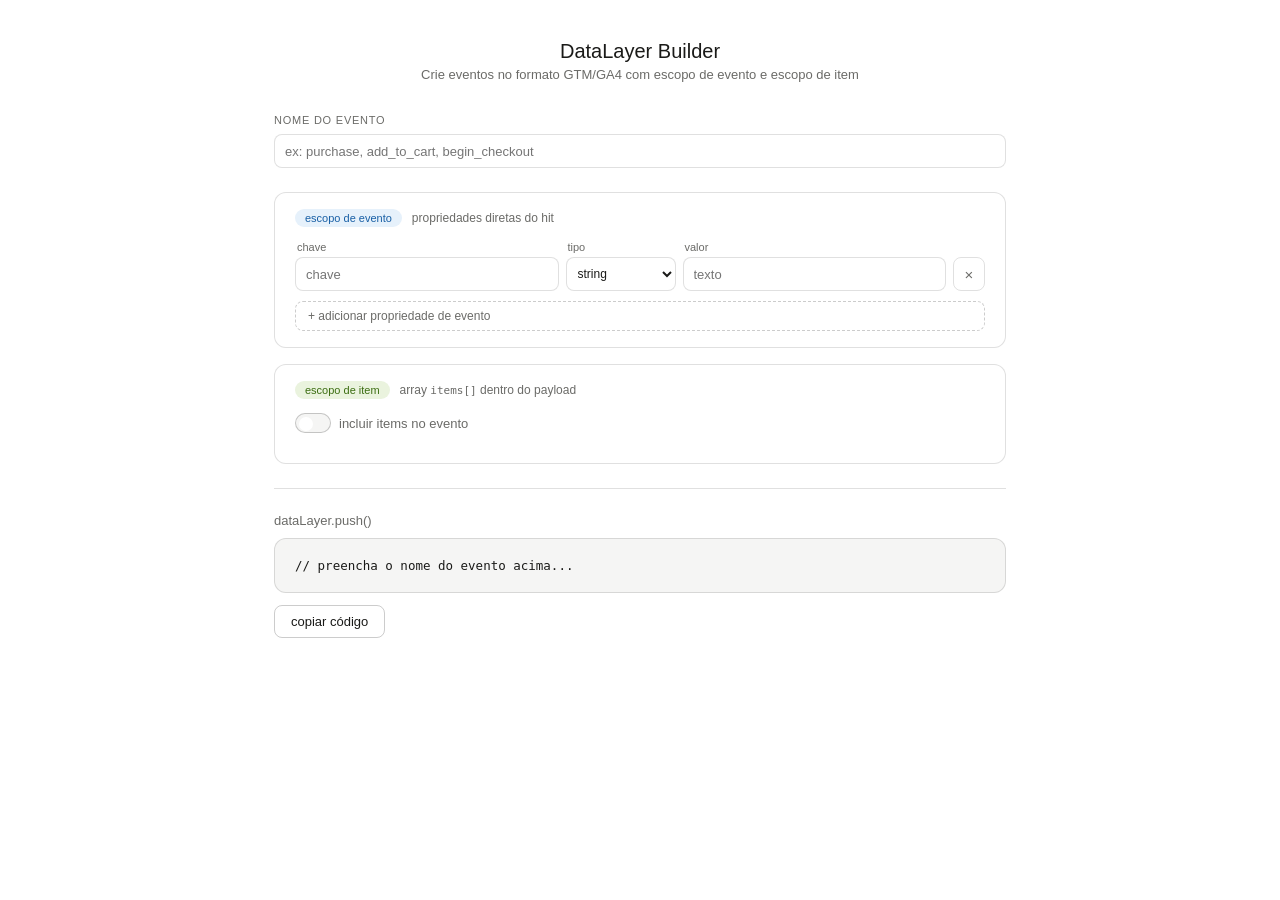
==== index.html @ c9134449 "arquivos iniciais do projeto" ====
<!DOCTYPE html>
<html lang="en">
<head>
    <meta charset="UTF-8">
    <meta name="viewport" content="width=device-width, initial-scale=1.0">
    <title>Gerador de DataLayer</title>
    <link rel="stylesheet" href="./style.css">
    <script src="./script.js" defer></script>
</head>
<body>
    <body>
  <div class="page">
 
    <header>
      <h1>DataLayer Builder</h1>
      <p>Crie eventos no formato GTM/GA4 com escopo de evento e escopo de item</p>
    </header>
 
    <div class="section">
      <div class="section-label">Nome do evento</div>
      <input class="finput" id="eventName" type="text" placeholder="ex: purchase, add_to_cart, begin_checkout" oninput="render()" />
    </div>
 
    <div class="scope-block">
      <div class="scope-header">
        <span class="scope-pill pill-event">escopo de evento</span>
        <span style="font-size:12px; color:var(--text-secondary);">propriedades diretas do hit</span>
      </div>
      <div class="col-labels">
        <span class="col-label">chave</span>
        <span class="col-label">tipo</span>
        <span class="col-label">valor</span>
        <span></span>
      </div>
      <div class="props-list" id="eventProps"></div>
      <button class="add-btn" >+ adicionar propriedade de evento</button>
    </div>
 
    <div class="scope-block">
      <div class="scope-header">
        <span class="scope-pill pill-item">escopo de item</span>
        <span style="font-size:12px; color:var(--text-secondary);">array <code style="font-size:11px;">items[]</code> dentro do payload</span>
      </div>
 
      <label class="has-items-toggle" onclick="toggleItems()">
        <div class="toggle-box" id="toggleBox"><div class="toggle-knob"></div></div>
        incluir items no evento
      </label>
 
      <div class="items-area" id="itemsArea">
        <div class="col-labels">
          <span class="col-label">chave</span>
          <span class="col-label">tipo</span>
          <span class="col-label">valor</span>
          <span></span>
        </div>
        <div id="itemsList"></div>
        <button class="add-item-btn" onclick="addItem()">+ adicionar item ao array</button>
      </div>
    </div>
 
    <div class="divider"></div>
 
    <div class="preview-label">dataLayer.push()</div>
    <div class="code-block" id="codeBlock">// preencha o nome do evento acima...</div>
 
    <div class="action-row">
      <button class="copy-btn" id="copyBtn" onclick="copyCode()">copiar código</button>
  
    </div>
 
  </div>
</body>
</html>
---- style.css ----
*, *::before, *::after { box-sizing: border-box; margin: 0; padding: 0; }
 
    :root {
      --bg: #ffffff;
      --bg-secondary: #f5f5f4;
      --bg-danger: #fff0f0;
      --bg-success: #f0faf4;
      --text: #1a1a18;
      --text-secondary: #6b6b68;
      --border: rgba(0,0,0,0.12);
      --border-secondary: rgba(0,0,0,0.2);
      --border-primary: rgba(0,0,0,0.35);
      --border-danger: rgba(220,50,50,0.35);
      --border-success: rgba(30,150,80,0.35);
      --text-danger: #a32d2d;
      --text-success: #1a6b3a;
      --pill-event-bg: #E6F1FB;
      --pill-event-text: #185FA5;
      --pill-item-bg: #EAF3DE;
      --pill-item-text: #3B6D11;
      --radius-md: 8px;
      --radius-lg: 12px;
      --font-sans: -apple-system, BlinkMacSystemFont, 'Segoe UI', sans-serif;
      --font-mono: 'SF Mono', 'Fira Code', 'Cascadia Code', monospace;
    }
 
    @media (prefers-color-scheme: dark) {
      :root {
        --bg: #1c1c1a;
        --bg-secondary: #262624;
        --bg-danger: #2a1515;
        --bg-success: #152a1e;
        --text: #e8e8e4;
        --text-secondary: #8a8a85;
        --border: rgba(255,255,255,0.1);
        --border-secondary: rgba(255,255,255,0.18);
        --border-primary: rgba(255,255,255,0.3);
        --border-danger: rgba(220,80,80,0.35);
        --border-success: rgba(60,180,100,0.35);
        --text-danger: #f09595;
        --text-success: #97c459;
        --pill-event-bg: #0C447C;
        --pill-event-text: #85B7EB;
        --pill-item-bg: #27500A;
        --pill-item-text: #97C459;
      }
    }
 
    body {
      font-family: var(--font-sans);
      background: var(--bg);
      color: var(--text);
      min-height: 100vh;
    }
 
    .page {
      max-width: 780px;
      margin: 0 auto;
      padding: 2.5rem 1.5rem 4rem;
    }
 
    header { margin-bottom: 2rem; }
    header h1 { font-size: 20px; font-weight: 500; margin-bottom: 4px; text-align: center; }
    header p { font-size: 13px; color: var(--text-secondary); text-align: center; }
 
    .section { margin-bottom: 1.5rem; }
 
    .section-label {
      font-size: 11px;
      font-weight: 500;
      color: var(--text-secondary);
      text-transform: uppercase;
      letter-spacing: 0.07em;
      margin-bottom: 8px;
    }
 
    .scope-block {
      border: 0.5px solid var(--border);
      border-radius: var(--radius-lg);
      padding: 1rem 1.25rem;
      margin-bottom: 1rem;
      background: var(--bg);
    }
 
    .scope-header {
      display: flex;
      align-items: center;
      gap: 10px;
      margin-bottom: 14px;
    }
 
    .scope-pill {
      font-size: 11px;
      font-weight: 500;
      padding: 3px 10px;
      border-radius: 100px;
    }
 
    .pill-event { background: var(--pill-event-bg); color: var(--pill-event-text); }
    .pill-item  { background: var(--pill-item-bg);  color: var(--pill-item-text);  }
 
    .col-labels {
      display: grid;
      grid-template-columns: 1fr 110px 1fr 32px;
      gap: 7px;
      margin-bottom: 4px;
    }
 
    .col-label { font-size: 11px; color: var(--text-secondary); padding-left: 2px; }
 
    .props-list { display: flex; flex-direction: column; gap: 7px; margin-bottom: 10px; }
 
    .prop-row {
      display: grid;
      grid-template-columns: 1fr 110px 1fr 32px;
      gap: 7px;
      align-items: center;
    }
 
    .finput {
      height: 34px;
      padding: 0 10px;
      font-size: 13px;
      border-radius: var(--radius-md);
      border: 0.5px solid var(--border);
      background: var(--bg);
      color: var(--text);
      width: 100%;
      font-family: var(--font-sans);
    }
 
    .finput:focus { outline: none; border-color: var(--border-primary); }
 
    .fselect {
      height: 34px;
      padding: 0 7px;
      font-size: 12px;
      border-radius: var(--radius-md);
      border: 0.5px solid var(--border);
      background: var(--bg);
      color: var(--text);
      cursor: pointer;
      width: 100%;
      font-family: var(--font-sans);
    }
 
    .fselect:focus { outline: none; border-color: var(--border-primary); }
 
    .rm-btn {
      width: 32px;
      height: 34px;
      border-radius: var(--radius-md);
      border: 0.5px solid var(--border);
      background: transparent;
      color: var(--text-secondary);
      cursor: pointer;
      font-size: 15px;
      display: flex;
      align-items: center;
      justify-content: center;
    }
 
    .rm-btn:hover {
      background: var(--bg-danger);
      color: var(--text-danger);
      border-color: var(--border-danger);
    }
 
    .add-btn {
      background: transparent;
      border: 0.5px dashed var(--border-secondary);
      color: var(--text-secondary);
      font-size: 12px;
      padding: 7px 12px;
      border-radius: var(--radius-md);
      cursor: pointer;
      width: 100%;
      text-align: left;
      font-family: var(--font-sans);
    }
 
    .add-btn:hover { background: var(--bg-secondary); color: var(--text); }
 
    .has-items-toggle {
      display: flex;
      align-items: center;
      gap: 8px;
      font-size: 13px;
      color: var(--text-secondary);
      cursor: pointer;
      user-select: none;
      margin-bottom: 14px;
    }
 
    .toggle-box {
      width: 36px;
      height: 20px;
      border-radius: 100px;
      border: 0.5px solid var(--border-secondary);
      background: var(--bg-secondary);
      position: relative;
      transition: background 0.2s;
      flex-shrink: 0;
    }
 
    .toggle-box.on { background: var(--text); border-color: var(--text); }
 
    .toggle-knob {
      width: 14px;
      height: 14px;
      border-radius: 50%;
      background: var(--bg);
      position: absolute;
      top: 2.5px;
      left: 3px;
      transition: left 0.2s;
    }
 
    .toggle-box.on .toggle-knob { left: 18px; }
 
    .items-area { display: none; }
 
    .item-card {
      border: 0.5px solid var(--border);
      border-radius: var(--radius-md);
      padding: 10px 12px;
      margin-bottom: 8px;
      background: var(--bg-secondary);
    }
 
    .item-card-header {
      display: flex;
      align-items: center;
      justify-content: space-between;
      margin-bottom: 10px;
    }
 
    .item-label { font-size: 12px; font-weight: 500; color: var(--text-secondary); }
 
    .rm-item-btn {
      font-size: 12px;
      color: var(--text-danger);
      background: transparent;
      border: none;
      cursor: pointer;
      padding: 2px 6px;
      border-radius: var(--radius-md);
      font-family: var(--font-sans);
    }
 
    .rm-item-btn:hover { background: var(--bg-danger); }
 
    .add-item-btn {
      background: transparent;
      border: 0.5px dashed var(--border-success);
      color: var(--text-success);
      font-size: 12px;
      padding: 7px 12px;
      border-radius: var(--radius-md);
      cursor: pointer;
      width: 100%;
      text-align: left;
      margin-top: 4px;
      font-family: var(--font-sans);
    }
 
    .add-item-btn:hover { background: var(--bg-success); }
 
    .divider { height: 0.5px; background: var(--border); margin: 1.5rem 0; }
 
    .preview-label { font-size: 13px; font-weight: 500; color: var(--text-secondary); margin-bottom: 10px; }
 
    .code-block {
      background: var(--bg-secondary);
      border-radius: var(--radius-lg);
      border: 0.5px solid var(--border);
      padding: 1rem 1.25rem;
      font-family: var(--font-mono);
      font-size: 12.5px;
      line-height: 1.7;
      color: var(--text);
      white-space: pre;
      overflow-x: auto;
    }
 
    .action-row {
      display: flex;
      gap: 8px;
      margin-top: 12px;
      align-items: center;
      flex-wrap: wrap;
    }
 
    .copy-btn {
      padding: 8px 16px;
      border-radius: var(--radius-md);
      border: 0.5px solid var(--border-secondary);
      background: transparent;
      cursor: pointer;
      font-size: 13px;
      font-weight: 500;
      color: var(--text);
      font-family: var(--font-sans);
    }
 
    .copy-btn:hover { background: var(--bg-secondary); }
    .copy-btn.ok { border-color: var(--border-success); color: var(--text-success); }
 
    .push-btn {
      padding: 8px 16px;
      border-radius: var(--radius-md);
      border: 0.5px solid var(--border-primary);
      background: var(--text);
      color: var(--bg);
      font-size: 13px;
      font-weight: 500;
      cursor: pointer;
      font-family: var(--font-sans);
    }
 
    .push-btn:hover { opacity: 0.8; }
 
    .pushed-badge {
      display: none;
      font-size: 11px;
      padding: 3px 10px;
      border-radius: 100px;
      background: var(--bg-success);
      color: var(--text-success);
    }
 
    @media (max-width: 560px) {
      .prop-row, .col-labels {
        grid-template-columns: 1fr 90px 1fr 32px;
      }
      .page { padding: 1.5rem 1rem 3rem; }
    }
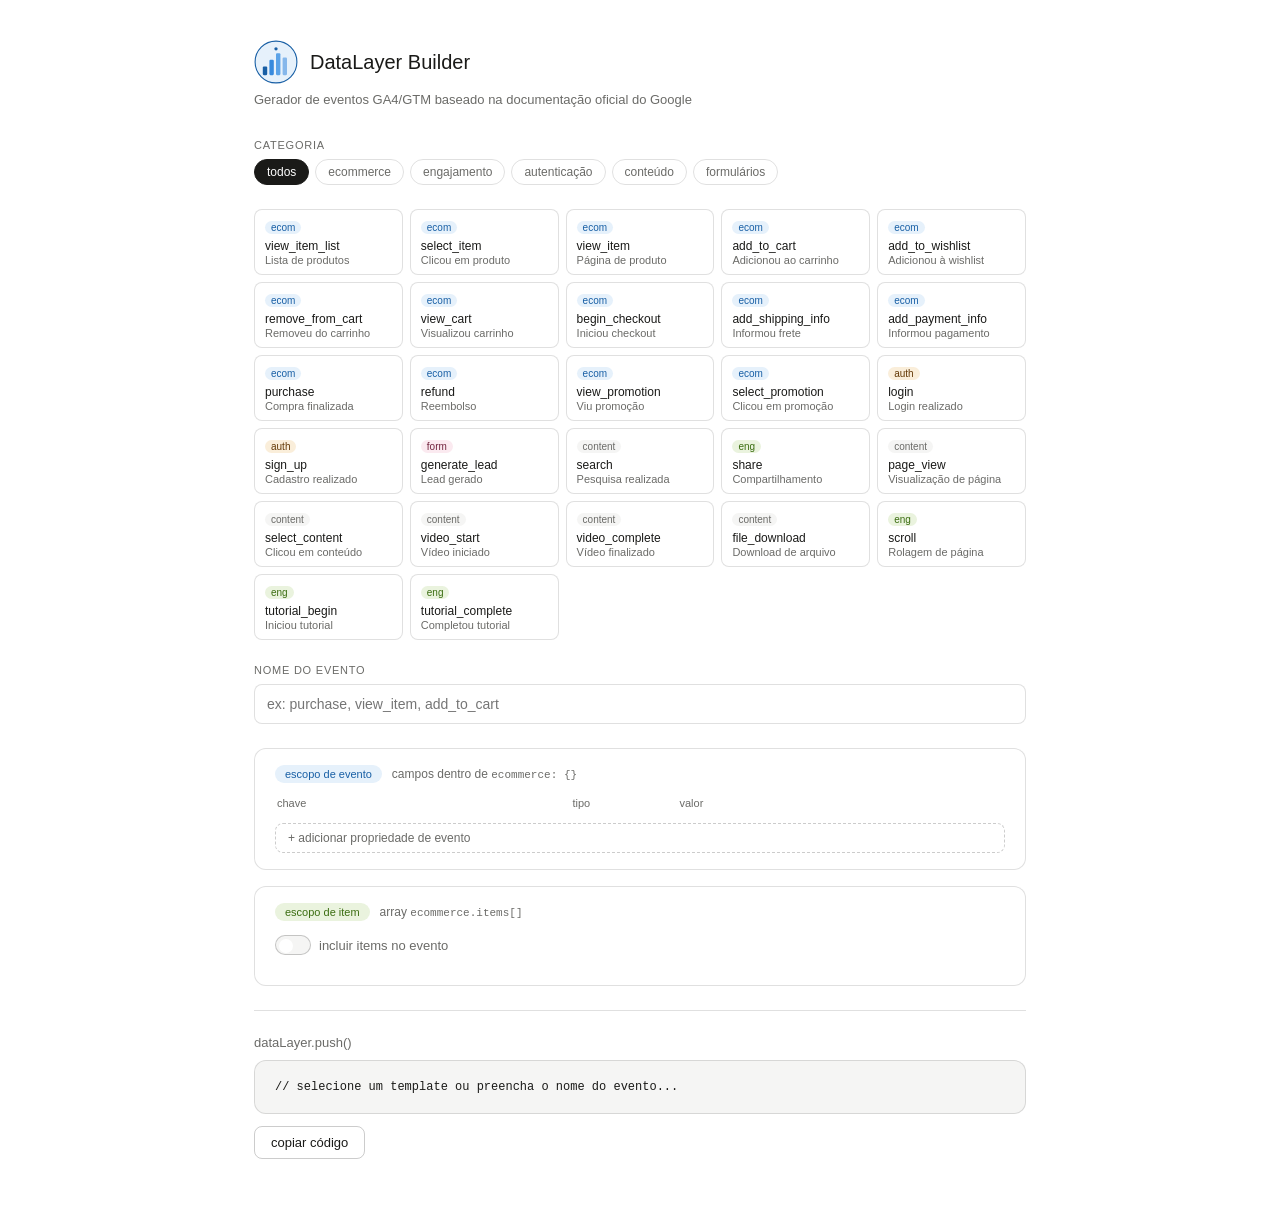
==== commit 7f4b0091: "adicionando opção de escolha de template" ====
--- a/index.html
+++ b/index.html
@@ -1,30 +1,54 @@
 <!DOCTYPE html>
-<html lang="en">
+<html lang="pt-BR">
 <head>
-    <meta charset="UTF-8">
-    <meta name="viewport" content="width=device-width, initial-scale=1.0">
-    <title>Gerador de DataLayer</title>
-    <link rel="stylesheet" href="./style.css">
-    <script src="./script.js" defer></script>
+  <meta charset="UTF-8" />
+  <meta name="viewport" content="width=device-width, initial-scale=1.0" />
+  <title>DataLayer Builder — GA4 GTM Official</title>
+  <link rel="stylesheet" href="./style.css" />
 </head>
 <body>
-    <body>
   <div class="page">
- 
+
     <header>
-      <h1>DataLayer Builder</h1>
-      <p>Crie eventos no formato GTM/GA4 com escopo de evento e escopo de item</p>
+      <div style="display: flex; align-items: center; gap: 12px; margin-bottom: 8px;">
+        <img src="logo.svg" alt="DataLayer Builder Logo" style="width: 44px; height: 44px;" />
+        <h1>DataLayer Builder</h1>
+      </div>
+      <p>Gerador de eventos GA4/GTM baseado na documentação oficial do Google</p>
     </header>
- 
+
     <div class="section">
+      <div class="section-label">Categoria</div>
+      <div class="categories" id="categories"></div>
+    </div>
+
+    <div class="templates-grid" id="templatesGrid"></div>
+
+    <div class="event-input-wrap">
       <div class="section-label">Nome do evento</div>
-      <input class="finput" id="eventName" type="text" placeholder="ex: purchase, add_to_cart, begin_checkout" oninput="render()" />
+      <input class="event-input" id="eventName" type="text" placeholder="ex: purchase, view_item, add_to_cart" oninput="onEventNameInput()" />
     </div>
- 
+
+    <div class="scope-block hidden" id="scopePromo">
+      <div class="scope-header">
+        <span class="scope-pill pill-promo">escopo de promoção</span>
+        <span style="font-size:12px;color:var(--text-secondary)">campos diretos em <code style="font-size:11px">ecommerce: {}</code></span>
+      </div>
+      <div class="hint-box">Para view_promotion e select_promotion, estes campos ficam no nível raiz do objeto ecommerce, fora do items[]</div>
+      <div class="col-labels">
+        <span class="col-label">chave</span>
+        <span class="col-label">tipo</span>
+        <span class="col-label">valor</span>
+        <span></span>
+      </div>
+      <div class="props-list" id="promoProps"></div>
+      <button class="btn-add" onclick="addPromoProperty()">+ adicionar campo de promoção</button>
+    </div>
+
     <div class="scope-block">
       <div class="scope-header">
         <span class="scope-pill pill-event">escopo de evento</span>
-        <span style="font-size:12px; color:var(--text-secondary);">propriedades diretas do hit</span>
+        <span style="font-size:12px;color:var(--text-secondary)">campos dentro de <code style="font-size:11px">ecommerce: {}</code></span>
       </div>
       <div class="col-labels">
         <span class="col-label">chave</span>
@@ -33,21 +57,21 @@
         <span></span>
       </div>
       <div class="props-list" id="eventProps"></div>
-      <button class="add-btn" >+ adicionar propriedade de evento</button>
+      <button class="btn-add" onclick="addEventProperty()">+ adicionar propriedade de evento</button>
     </div>
- 
+
     <div class="scope-block">
       <div class="scope-header">
         <span class="scope-pill pill-item">escopo de item</span>
-        <span style="font-size:12px; color:var(--text-secondary);">array <code style="font-size:11px;">items[]</code> dentro do payload</span>
+        <span style="font-size:12px;color:var(--text-secondary)">array <code style="font-size:11px">ecommerce.items[]</code></span>
       </div>
- 
-      <label class="has-items-toggle" onclick="toggleItems()">
+
+      <label class="toggle-row" onclick="toggleItems()">
         <div class="toggle-box" id="toggleBox"><div class="toggle-knob"></div></div>
         incluir items no evento
       </label>
- 
-      <div class="items-area" id="itemsArea">
+
+      <div class="hidden" id="itemsArea">
         <div class="col-labels">
           <span class="col-label">chave</span>
           <span class="col-label">tipo</span>
@@ -55,20 +79,26 @@
           <span></span>
         </div>
         <div id="itemsList"></div>
-        <button class="add-item-btn" onclick="addItem()">+ adicionar item ao array</button>
+        <button class="btn-add-item" onclick="addItem()">+ adicionar item ao array</button>
       </div>
     </div>
- 
+
     <div class="divider"></div>
- 
-    <div class="preview-label">dataLayer.push()</div>
-    <div class="code-block" id="codeBlock">// preencha o nome do evento acima...</div>
- 
+
+    <div id="validationWarnings" class="hidden"></div>
+
+    <div class="code-label">dataLayer.push()</div>
+    <div class="code-block" id="codeBlock">// selecione um template ou preencha o nome do evento...</div>
+
     <div class="action-row">
-      <button class="copy-btn" id="copyBtn" onclick="copyCode()">copiar código</button>
+      <button class="btn-copy" id="copyBtn" onclick="copyCode()">copiar código</button>
+    </div>
+
+    
+    
+
   
-    </div>
- 
-  </div>
+
+  <script src="app.js"></script>
 </body>
 </html>
--- a/style.css
+++ b/style.css
@@ -1,337 +1,776 @@
-*, *::before, *::after { box-sizing: border-box; margin: 0; padding: 0; }
- 
-    :root {
-      --bg: #ffffff;
-      --bg-secondary: #f5f5f4;
-      --bg-danger: #fff0f0;
-      --bg-success: #f0faf4;
-      --text: #1a1a18;
-      --text-secondary: #6b6b68;
-      --border: rgba(0,0,0,0.12);
-      --border-secondary: rgba(0,0,0,0.2);
-      --border-primary: rgba(0,0,0,0.35);
-      --border-danger: rgba(220,50,50,0.35);
-      --border-success: rgba(30,150,80,0.35);
-      --text-danger: #a32d2d;
-      --text-success: #1a6b3a;
-      --pill-event-bg: #E6F1FB;
-      --pill-event-text: #185FA5;
-      --pill-item-bg: #EAF3DE;
-      --pill-item-text: #3B6D11;
-      --radius-md: 8px;
-      --radius-lg: 12px;
-      --font-sans: -apple-system, BlinkMacSystemFont, 'Segoe UI', sans-serif;
-      --font-mono: 'SF Mono', 'Fira Code', 'Cascadia Code', monospace;
-    }
- 
-    @media (prefers-color-scheme: dark) {
-      :root {
-        --bg: #1c1c1a;
-        --bg-secondary: #262624;
-        --bg-danger: #2a1515;
-        --bg-success: #152a1e;
-        --text: #e8e8e4;
-        --text-secondary: #8a8a85;
-        --border: rgba(255,255,255,0.1);
-        --border-secondary: rgba(255,255,255,0.18);
-        --border-primary: rgba(255,255,255,0.3);
-        --border-danger: rgba(220,80,80,0.35);
-        --border-success: rgba(60,180,100,0.35);
-        --text-danger: #f09595;
-        --text-success: #97c459;
-        --pill-event-bg: #0C447C;
-        --pill-event-text: #85B7EB;
-        --pill-item-bg: #27500A;
-        --pill-item-text: #97C459;
-      }
-    }
- 
-    body {
-      font-family: var(--font-sans);
-      background: var(--bg);
-      color: var(--text);
-      min-height: 100vh;
-    }
- 
-    .page {
-      max-width: 780px;
-      margin: 0 auto;
-      padding: 2.5rem 1.5rem 4rem;
-    }
- 
-    header { margin-bottom: 2rem; }
-    header h1 { font-size: 20px; font-weight: 500; margin-bottom: 4px; text-align: center; }
-    header p { font-size: 13px; color: var(--text-secondary); text-align: center; }
- 
-    .section { margin-bottom: 1.5rem; }
- 
-    .section-label {
-      font-size: 11px;
-      font-weight: 500;
-      color: var(--text-secondary);
-      text-transform: uppercase;
-      letter-spacing: 0.07em;
-      margin-bottom: 8px;
-    }
- 
-    .scope-block {
-      border: 0.5px solid var(--border);
-      border-radius: var(--radius-lg);
-      padding: 1rem 1.25rem;
-      margin-bottom: 1rem;
-      background: var(--bg);
-    }
- 
-    .scope-header {
-      display: flex;
-      align-items: center;
-      gap: 10px;
-      margin-bottom: 14px;
-    }
- 
-    .scope-pill {
-      font-size: 11px;
-      font-weight: 500;
-      padding: 3px 10px;
-      border-radius: 100px;
-    }
- 
-    .pill-event { background: var(--pill-event-bg); color: var(--pill-event-text); }
-    .pill-item  { background: var(--pill-item-bg);  color: var(--pill-item-text);  }
- 
-    .col-labels {
-      display: grid;
-      grid-template-columns: 1fr 110px 1fr 32px;
-      gap: 7px;
-      margin-bottom: 4px;
-    }
- 
-    .col-label { font-size: 11px; color: var(--text-secondary); padding-left: 2px; }
- 
-    .props-list { display: flex; flex-direction: column; gap: 7px; margin-bottom: 10px; }
- 
-    .prop-row {
-      display: grid;
-      grid-template-columns: 1fr 110px 1fr 32px;
-      gap: 7px;
-      align-items: center;
-    }
- 
-    .finput {
-      height: 34px;
-      padding: 0 10px;
-      font-size: 13px;
-      border-radius: var(--radius-md);
-      border: 0.5px solid var(--border);
-      background: var(--bg);
-      color: var(--text);
-      width: 100%;
-      font-family: var(--font-sans);
-    }
- 
-    .finput:focus { outline: none; border-color: var(--border-primary); }
- 
-    .fselect {
-      height: 34px;
-      padding: 0 7px;
-      font-size: 12px;
-      border-radius: var(--radius-md);
-      border: 0.5px solid var(--border);
-      background: var(--bg);
-      color: var(--text);
-      cursor: pointer;
-      width: 100%;
-      font-family: var(--font-sans);
-    }
- 
-    .fselect:focus { outline: none; border-color: var(--border-primary); }
- 
-    .rm-btn {
-      width: 32px;
-      height: 34px;
-      border-radius: var(--radius-md);
-      border: 0.5px solid var(--border);
-      background: transparent;
-      color: var(--text-secondary);
-      cursor: pointer;
-      font-size: 15px;
-      display: flex;
-      align-items: center;
-      justify-content: center;
-    }
- 
-    .rm-btn:hover {
-      background: var(--bg-danger);
-      color: var(--text-danger);
-      border-color: var(--border-danger);
-    }
- 
-    .add-btn {
-      background: transparent;
-      border: 0.5px dashed var(--border-secondary);
-      color: var(--text-secondary);
-      font-size: 12px;
-      padding: 7px 12px;
-      border-radius: var(--radius-md);
-      cursor: pointer;
-      width: 100%;
-      text-align: left;
-      font-family: var(--font-sans);
-    }
- 
-    .add-btn:hover { background: var(--bg-secondary); color: var(--text); }
- 
-    .has-items-toggle {
-      display: flex;
-      align-items: center;
-      gap: 8px;
-      font-size: 13px;
-      color: var(--text-secondary);
-      cursor: pointer;
-      user-select: none;
-      margin-bottom: 14px;
-    }
- 
-    .toggle-box {
-      width: 36px;
-      height: 20px;
-      border-radius: 100px;
-      border: 0.5px solid var(--border-secondary);
-      background: var(--bg-secondary);
-      position: relative;
-      transition: background 0.2s;
-      flex-shrink: 0;
-    }
- 
-    .toggle-box.on { background: var(--text); border-color: var(--text); }
- 
-    .toggle-knob {
-      width: 14px;
-      height: 14px;
-      border-radius: 50%;
-      background: var(--bg);
-      position: absolute;
-      top: 2.5px;
-      left: 3px;
-      transition: left 0.2s;
-    }
- 
-    .toggle-box.on .toggle-knob { left: 18px; }
- 
-    .items-area { display: none; }
- 
-    .item-card {
-      border: 0.5px solid var(--border);
-      border-radius: var(--radius-md);
-      padding: 10px 12px;
-      margin-bottom: 8px;
-      background: var(--bg-secondary);
-    }
- 
-    .item-card-header {
-      display: flex;
-      align-items: center;
-      justify-content: space-between;
-      margin-bottom: 10px;
-    }
- 
-    .item-label { font-size: 12px; font-weight: 500; color: var(--text-secondary); }
- 
-    .rm-item-btn {
-      font-size: 12px;
-      color: var(--text-danger);
-      background: transparent;
-      border: none;
-      cursor: pointer;
-      padding: 2px 6px;
-      border-radius: var(--radius-md);
-      font-family: var(--font-sans);
-    }
- 
-    .rm-item-btn:hover { background: var(--bg-danger); }
- 
-    .add-item-btn {
-      background: transparent;
-      border: 0.5px dashed var(--border-success);
-      color: var(--text-success);
-      font-size: 12px;
-      padding: 7px 12px;
-      border-radius: var(--radius-md);
-      cursor: pointer;
-      width: 100%;
-      text-align: left;
-      margin-top: 4px;
-      font-family: var(--font-sans);
-    }
- 
-    .add-item-btn:hover { background: var(--bg-success); }
- 
-    .divider { height: 0.5px; background: var(--border); margin: 1.5rem 0; }
- 
-    .preview-label { font-size: 13px; font-weight: 500; color: var(--text-secondary); margin-bottom: 10px; }
- 
-    .code-block {
-      background: var(--bg-secondary);
-      border-radius: var(--radius-lg);
-      border: 0.5px solid var(--border);
-      padding: 1rem 1.25rem;
-      font-family: var(--font-mono);
-      font-size: 12.5px;
-      line-height: 1.7;
-      color: var(--text);
-      white-space: pre;
-      overflow-x: auto;
-    }
- 
-    .action-row {
-      display: flex;
-      gap: 8px;
-      margin-top: 12px;
-      align-items: center;
-      flex-wrap: wrap;
-    }
- 
-    .copy-btn {
-      padding: 8px 16px;
-      border-radius: var(--radius-md);
-      border: 0.5px solid var(--border-secondary);
-      background: transparent;
-      cursor: pointer;
-      font-size: 13px;
-      font-weight: 500;
-      color: var(--text);
-      font-family: var(--font-sans);
-    }
- 
-    .copy-btn:hover { background: var(--bg-secondary); }
-    .copy-btn.ok { border-color: var(--border-success); color: var(--text-success); }
- 
-    .push-btn {
-      padding: 8px 16px;
-      border-radius: var(--radius-md);
-      border: 0.5px solid var(--border-primary);
-      background: var(--text);
-      color: var(--bg);
-      font-size: 13px;
-      font-weight: 500;
-      cursor: pointer;
-      font-family: var(--font-sans);
-    }
- 
-    .push-btn:hover { opacity: 0.8; }
- 
-    .pushed-badge {
-      display: none;
-      font-size: 11px;
-      padding: 3px 10px;
-      border-radius: 100px;
-      background: var(--bg-success);
-      color: var(--text-success);
-    }
- 
-    @media (max-width: 560px) {
-      .prop-row, .col-labels {
-        grid-template-columns: 1fr 90px 1fr 32px;
-      }
-      .page { padding: 1.5rem 1rem 3rem; }
-    }+*, *::before, *::after {
+  box-sizing: border-box;
+  margin: 0;
+  padding: 0;
+}
+
+:root {
+  --bg: #ffffff;
+  --bg-secondary: #f5f5f4;
+  --bg-danger: #fff0f0;
+  --bg-success: #f0faf4;
+  --text: #1a1a18;
+  --text-secondary: #6b6b68;
+  --border: rgba(0,0,0,0.12);
+  --border-secondary: rgba(0,0,0,0.2);
+  --border-primary: rgba(0,0,0,0.35);
+  --border-danger: rgba(220,50,50,0.35);
+  --border-success: rgba(30,150,80,0.35);
+  --text-danger: #a32d2d;
+  --text-success: #1a6b3a;
+  --pill-event-bg: #E6F1FB;
+  --pill-event-text: #185FA5;
+  --pill-item-bg: #EAF3DE;
+  --pill-item-text: #3B6D11;
+  --pill-promo-bg: #FAEEDA;
+  --pill-promo-text: #633806;
+  --radius-md: 8px;
+  --radius-lg: 12px;
+  --font-sans: -apple-system, BlinkMacSystemFont, 'Segoe UI', sans-serif;
+  --font-mono: 'SF Mono', 'Fira Code', 'Cascadia Code', monospace;
+}
+
+@media (prefers-color-scheme: dark) {
+  :root {
+    --bg: #1c1c1a;
+    --bg-secondary: #262624;
+    --bg-danger: #2a1515;
+    --bg-success: #152a1e;
+    --text: #e8e8e4;
+    --text-secondary: #8a8a85;
+    --border: rgba(255,255,255,0.1);
+    --border-secondary: rgba(255,255,255,0.18);
+    --border-primary: rgba(255,255,255,0.3);
+    --border-danger: rgba(220,80,80,0.35);
+    --border-success: rgba(60,180,100,0.35);
+    --text-danger: #f09595;
+    --text-success: #97c459;
+    --pill-event-bg: #0C447C;
+    --pill-event-text: #85B7EB;
+    --pill-item-bg: #27500A;
+    --pill-item-text: #97C459;
+    --pill-promo-bg: #413006;
+    --pill-promo-text: #FAC775;
+  }
+}
+
+body {
+  font-family: var(--font-sans);
+  background: var(--bg);
+  color: var(--text);
+  min-height: 100vh;
+}
+
+.page {
+  max-width: 820px;
+  margin: 0 auto;
+  padding: 2.5rem 1.5rem 4rem;
+}
+
+header {
+  margin-bottom: 2rem;
+}
+
+header h1 {
+  font-size: 20px;
+  font-weight: 500;
+  margin: 0;
+}
+
+header p {
+  font-size: 13px;
+  color: var(--text-secondary);
+}
+
+.section {
+  margin-bottom: 1.5rem;
+}
+
+.section-label {
+  font-size: 11px;
+  font-weight: 500;
+  color: var(--text-secondary);
+  text-transform: uppercase;
+  letter-spacing: 0.07em;
+  margin-bottom: 8px;
+}
+
+.categories {
+  display: flex;
+  gap: 6px;
+  flex-wrap: wrap;
+  margin-bottom: 10px;
+}
+
+.cat-btn {
+  padding: 5px 12px;
+  border-radius: 100px;
+  border: 0.5px solid var(--border);
+  background: transparent;
+  font-size: 12px;
+  cursor: pointer;
+  color: var(--text-secondary);
+  white-space: nowrap;
+  font-family: var(--font-sans);
+}
+
+.cat-btn:hover {
+  background: var(--bg-secondary);
+  color: var(--text);
+}
+
+.cat-btn.on {
+  background: var(--text);
+  color: var(--bg);
+  border-color: var(--text);
+}
+
+.templates-grid {
+  display: grid;
+  grid-template-columns: repeat(auto-fill, minmax(138px, 1fr));
+  gap: 7px;
+  margin-bottom: 1.5rem;
+}
+
+.tpl-btn {
+  border: 0.5px solid var(--border);
+  border-radius: var(--radius-md);
+  padding: 9px 10px 8px;
+  background: var(--bg);
+  cursor: pointer;
+  text-align: left;
+  font-family: var(--font-sans);
+}
+
+.tpl-btn:hover {
+  background: var(--bg-secondary);
+  border-color: var(--border-secondary);
+}
+
+.tpl-btn.on {
+  border-color: var(--border-primary);
+  background: var(--bg-secondary);
+}
+
+.tpl-badge {
+  font-size: 10px;
+  font-weight: 500;
+  display: inline-block;
+  padding: 1px 6px;
+  border-radius: 100px;
+  margin-bottom: 5px;
+}
+
+.badge-ecom {
+  background: var(--pill-event-bg);
+  color: var(--pill-event-text);
+}
+
+.badge-eng {
+  background: var(--pill-item-bg);
+  color: var(--pill-item-text);
+}
+
+.badge-auth {
+  background: var(--pill-promo-bg);
+  color: var(--pill-promo-text);
+}
+
+.badge-form {
+  background: #FBEAF0;
+  color: #72243E;
+}
+
+.badge-content {
+  background: var(--bg-secondary);
+  color: var(--text-secondary);
+}
+
+.tpl-name {
+  font-size: 12px;
+  font-weight: 500;
+  color: var(--text);
+  display: block;
+  margin-bottom: 1px;
+  word-break: break-all;
+}
+
+.tpl-desc {
+  font-size: 11px;
+  color: var(--text-secondary);
+  display: block;
+}
+
+.event-input-wrap {
+  margin-bottom: 1.5rem;
+}
+
+.event-input {
+  height: 40px;
+  padding: 0 12px;
+  font-size: 14px;
+  border-radius: var(--radius-md);
+  border: 0.5px solid var(--border);
+  background: var(--bg);
+  color: var(--text);
+  width: 100%;
+  font-family: var(--font-sans);
+}
+
+.event-input:focus {
+  outline: none;
+  border-color: var(--border-primary);
+}
+
+.scope-block {
+  border: 0.5px solid var(--border);
+  border-radius: var(--radius-lg);
+  padding: 1rem 1.25rem;
+  margin-bottom: 1rem;
+  background: var(--bg);
+}
+
+.scope-header {
+  display: flex;
+  align-items: center;
+  gap: 10px;
+  margin-bottom: 14px;
+}
+
+.scope-pill {
+  font-size: 11px;
+  font-weight: 500;
+  padding: 3px 10px;
+  border-radius: 100px;
+}
+
+.pill-event {
+  background: var(--pill-event-bg);
+  color: var(--pill-event-text);
+}
+
+.pill-item {
+  background: var(--pill-item-bg);
+  color: var(--pill-item-text);
+}
+
+.pill-promo {
+  background: var(--pill-promo-bg);
+  color: var(--pill-promo-text);
+}
+
+.col-labels {
+  display: grid;
+  grid-template-columns: 1fr 100px 1fr 32px;
+  gap: 7px;
+  margin-bottom: 4px;
+}
+
+.col-label {
+  font-size: 11px;
+  color: var(--text-secondary);
+  padding-left: 2px;
+}
+
+.props-list {
+  display: flex;
+  flex-direction: column;
+  gap: 7px;
+  margin-bottom: 10px;
+}
+
+.prop-row {
+  display: grid;
+  grid-template-columns: 1fr 100px 1fr 32px;
+  gap: 7px;
+  align-items: center;
+}
+
+.form-input {
+  height: 34px;
+  padding: 0 10px;
+  font-size: 13px;
+  border-radius: var(--radius-md);
+  border: 0.5px solid var(--border);
+  background: var(--bg);
+  color: var(--text);
+  width: 100%;
+  font-family: var(--font-sans);
+}
+
+.form-input:focus {
+  outline: none;
+  border-color: var(--border-primary);
+}
+
+.form-select {
+  height: 34px;
+  padding: 0 7px;
+  font-size: 12px;
+  border-radius: var(--radius-md);
+  border: 0.5px solid var(--border);
+  background: var(--bg);
+  color: var(--text);
+  cursor: pointer;
+  width: 100%;
+  font-family: var(--font-sans);
+}
+
+.form-select:focus {
+  outline: none;
+  border-color: var(--border-primary);
+}
+
+.btn-remove {
+  width: 32px;
+  height: 34px;
+  border-radius: var(--radius-md);
+  border: 0.5px solid var(--border);
+  background: transparent;
+  color: var(--text-secondary);
+  cursor: pointer;
+  font-size: 15px;
+  display: flex;
+  align-items: center;
+  justify-content: center;
+  font-family: var(--font-sans);
+}
+
+.btn-remove:hover {
+  background: var(--bg-danger);
+  color: var(--text-danger);
+  border-color: var(--border-danger);
+}
+
+.btn-add {
+  background: transparent;
+  border: 0.5px dashed var(--border-secondary);
+  color: var(--text-secondary);
+  font-size: 12px;
+  padding: 7px 12px;
+  border-radius: var(--radius-md);
+  cursor: pointer;
+  width: 100%;
+  text-align: left;
+  font-family: var(--font-sans);
+}
+
+.btn-add:hover {
+  background: var(--bg-secondary);
+  color: var(--text);
+}
+
+.hint-box {
+  font-size: 11px;
+  color: var(--text-secondary);
+  padding: 6px 10px;
+  background: var(--bg-secondary);
+  border-radius: var(--radius-md);
+  border: 0.5px solid var(--border);
+  margin-bottom: 14px;
+}
+
+.toggle-row {
+  display: flex;
+  align-items: center;
+  gap: 8px;
+  font-size: 13px;
+  color: var(--text-secondary);
+  cursor: pointer;
+  user-select: none;
+  margin-bottom: 14px;
+}
+
+.toggle-box {
+  width: 36px;
+  height: 20px;
+  border-radius: 100px;
+  border: 0.5px solid var(--border-secondary);
+  background: var(--bg-secondary);
+  position: relative;
+  transition: background 0.2s;
+  flex-shrink: 0;
+}
+
+.toggle-box.on {
+  background: var(--text);
+  border-color: var(--text);
+}
+
+.toggle-knob {
+  width: 14px;
+  height: 14px;
+  border-radius: 50%;
+  background: var(--bg);
+  position: absolute;
+  top: 2.5px;
+  left: 3px;
+  transition: left 0.2s;
+}
+
+.toggle-box.on .toggle-knob {
+  left: 18px;
+}
+
+.item-card {
+  border: 0.5px solid var(--border);
+  border-radius: var(--radius-md);
+  padding: 10px 12px;
+  margin-bottom: 8px;
+  background: var(--bg-secondary);
+}
+
+.item-header {
+  display: flex;
+  align-items: center;
+  justify-content: space-between;
+  margin-bottom: 10px;
+}
+
+.item-label {
+  font-size: 12px;
+  font-weight: 500;
+  color: var(--text-secondary);
+}
+
+.btn-remove-item {
+  font-size: 12px;
+  color: var(--text-danger);
+  background: transparent;
+  border: none;
+  cursor: pointer;
+  padding: 2px 6px;
+  border-radius: var(--radius-md);
+  font-family: var(--font-sans);
+}
+
+.btn-remove-item:hover {
+  background: var(--bg-danger);
+}
+
+.btn-add-item {
+  background: transparent;
+  border: 0.5px dashed var(--border-success);
+  color: var(--text-success);
+  font-size: 12px;
+  padding: 7px 12px;
+  border-radius: var(--radius-md);
+  cursor: pointer;
+  width: 100%;
+  text-align: left;
+  margin-top: 4px;
+  font-family: var(--font-sans);
+}
+
+.btn-add-item:hover {
+  background: var(--bg-success);
+}
+
+.divider {
+  height: 0.5px;
+  background: var(--border);
+  margin: 1.5rem 0;
+}
+
+.code-label {
+  font-size: 13px;
+  font-weight: 500;
+  color: var(--text-secondary);
+  margin-bottom: 10px;
+}
+
+.code-block {
+  background: var(--bg-secondary);
+  border-radius: var(--radius-lg);
+  border: 0.5px solid var(--border);
+  padding: 1rem 1.25rem;
+  font-family: var(--font-mono);
+  font-size: 12px;
+  line-height: 1.7;
+  color: var(--text);
+  white-space: pre;
+  overflow-x: auto;
+}
+
+.action-row {
+  display: flex;
+  gap: 8px;
+  margin-top: 12px;
+  align-items: center;
+  flex-wrap: wrap;
+}
+
+.btn-copy {
+  padding: 8px 16px;
+  border-radius: var(--radius-md);
+  border: 0.5px solid var(--border-secondary);
+  background: transparent;
+  cursor: pointer;
+  font-size: 13px;
+  font-weight: 500;
+  color: var(--text);
+  font-family: var(--font-sans);
+}
+
+.btn-copy:hover {
+  background: var(--bg-secondary);
+}
+
+.btn-copy.copied {
+  border-color: var(--border-success);
+  color: var(--text-success);
+}
+
+.btn-push {
+  padding: 8px 16px;
+  border-radius: var(--radius-md);
+  border: 0.5px solid var(--border-primary);
+  background: var(--text);
+  color: var(--bg);
+  font-size: 13px;
+  font-weight: 500;
+  cursor: pointer;
+  font-family: var(--font-sans);
+}
+
+.btn-push:hover {
+  opacity: 0.8;
+}
+
+.badge-pushed {
+  display: none;
+  font-size: 11px;
+  padding: 3px 10px;
+  border-radius: 100px;
+  background: var(--bg-success);
+  color: var(--text-success);
+}
+
+.hidden {
+  display: none;
+}
+
+.validation-warning {
+  background: #fff3cd;
+  border: 0.5px solid #ffc107;
+  color: #856404;
+  padding: 8px 12px;
+  border-radius: var(--radius-md);
+  font-size: 12px;
+  margin-bottom: 10px;
+  display: flex;
+  align-items: center;
+  gap: 6px;
+}
+
+.validation-warning::before {
+  content: "⚠";
+  font-weight: bold;
+}
+
+.field-required {
+  border-color: #dc3545 !important;
+  background-color: rgba(220, 53, 69, 0.05) !important;
+}
+
+.badge-required {
+  font-size: 9px;
+  padding: 1px 4px;
+  border-radius: 3px;
+  margin-left: 4px;
+  background: #dc3545;
+  color: white;
+}
+
+.modal-overlay {
+  position: fixed;
+  top: 0;
+  left: 0;
+  right: 0;
+  bottom: 0;
+  background: rgba(0, 0, 0, 0.5);
+  display: flex;
+  align-items: center;
+  justify-content: center;
+  z-index: 1000;
+  padding: 1rem;
+}
+
+.modal-content {
+  background: var(--bg);
+  border-radius: var(--radius-lg);
+  padding: 1.5rem;
+  max-width: 500px;
+  width: 100%;
+  max-height: 80vh;
+  overflow-y: auto;
+  border: 0.5px solid var(--border);
+}
+
+.modal-header {
+  display: flex;
+  align-items: center;
+  justify-content: space-between;
+  margin-bottom: 1rem;
+}
+
+.modal-title {
+  font-size: 16px;
+  font-weight: 500;
+  color: var(--text);
+}
+
+.modal-close {
+  background: transparent;
+  border: none;
+  font-size: 20px;
+  cursor: pointer;
+  color: var(--text-secondary);
+  padding: 0;
+  width: 24px;
+  height: 24px;
+  display: flex;
+  align-items: center;
+  justify-content: center;
+}
+
+.modal-close:hover {
+  color: var(--text);
+}
+
+.history-item {
+  border: 0.5px solid var(--border);
+  border-radius: var(--radius-md);
+  padding: 10px 12px;
+  margin-bottom: 8px;
+  background: var(--bg-secondary);
+  display: flex;
+  align-items: center;
+  justify-content: space-between;
+  cursor: pointer;
+}
+
+.history-item:hover {
+  background: var(--bg);
+}
+
+.history-item-info {
+  flex: 1;
+}
+
+.history-event-name {
+  font-size: 13px;
+  font-weight: 500;
+  color: var(--text);
+}
+
+.history-event-time {
+  font-size: 11px;
+  color: var(--text-secondary);
+}
+
+.history-actions {
+  display: flex;
+  gap: 6px;
+}
+
+.history-action-btn {
+  background: transparent;
+  border: 0.5px solid var(--border-secondary);
+  padding: 4px 8px;
+  border-radius: var(--radius-md);
+  font-size: 11px;
+  cursor: pointer;
+  color: var(--text-secondary);
+  font-family: var(--font-sans);
+}
+
+.history-action-btn:hover {
+  background: var(--bg);
+  color: var(--text);
+}
+
+.empty-state {
+  text-align: center;
+  padding: 2rem 1rem;
+  color: var(--text-secondary);
+}
+
+.empty-state-icon {
+  font-size: 32px;
+  margin-bottom: 8px;
+}
+
+.export-options {
+  display: flex;
+  gap: 8px;
+  margin-top: 1rem;
+}
+
+.modal-button {
+  flex: 1;
+  padding: 8px 12px;
+  border-radius: var(--radius-md);
+  border: 0.5px solid var(--border-secondary);
+  background: transparent;
+  cursor: pointer;
+  font-size: 12px;
+  font-weight: 500;
+  color: var(--text);
+  font-family: var(--font-sans);
+}
+
+.modal-button:hover {
+  background: var(--bg-secondary);
+}
+
+.modal-button.primary {
+  background: var(--text);
+  color: var(--bg);
+  border-color: var(--text);
+}
+
+.modal-button.primary:hover {
+  opacity: 0.9;
+}
+
+.import-input {
+  width: 100%;
+  padding: 10px;
+  border: 0.5px dashed var(--border-secondary);
+  border-radius: var(--radius-md);
+  font-family: var(--font-mono);
+  font-size: 12px;
+  color: var(--text);
+  background: var(--bg);
+  margin-bottom: 10px;
+  font-size: 11px;
+}
+
+.btn-secondary {
+  padding: 8px 16px;
+  border-radius: var(--radius-md);
+  border: 0.5px solid var(--border-secondary);
+  background: transparent;
+  cursor: pointer;
+  font-size: 13px;
+  font-weight: 500;
+  color: var(--text-secondary);
+  font-family: var(--font-sans);
+}
+
+.btn-secondary:hover {
+  background: var(--bg-secondary);
+  color: var(--text);
+}
+
+@media (max-width: 600px) {
+  .col-labels,
+  .prop-row {
+    grid-template-columns: 1fr 90px 1fr 32px;
+  }
+
+  .page {
+    padding: 1.5rem 1rem 3rem;
+  }
+}
